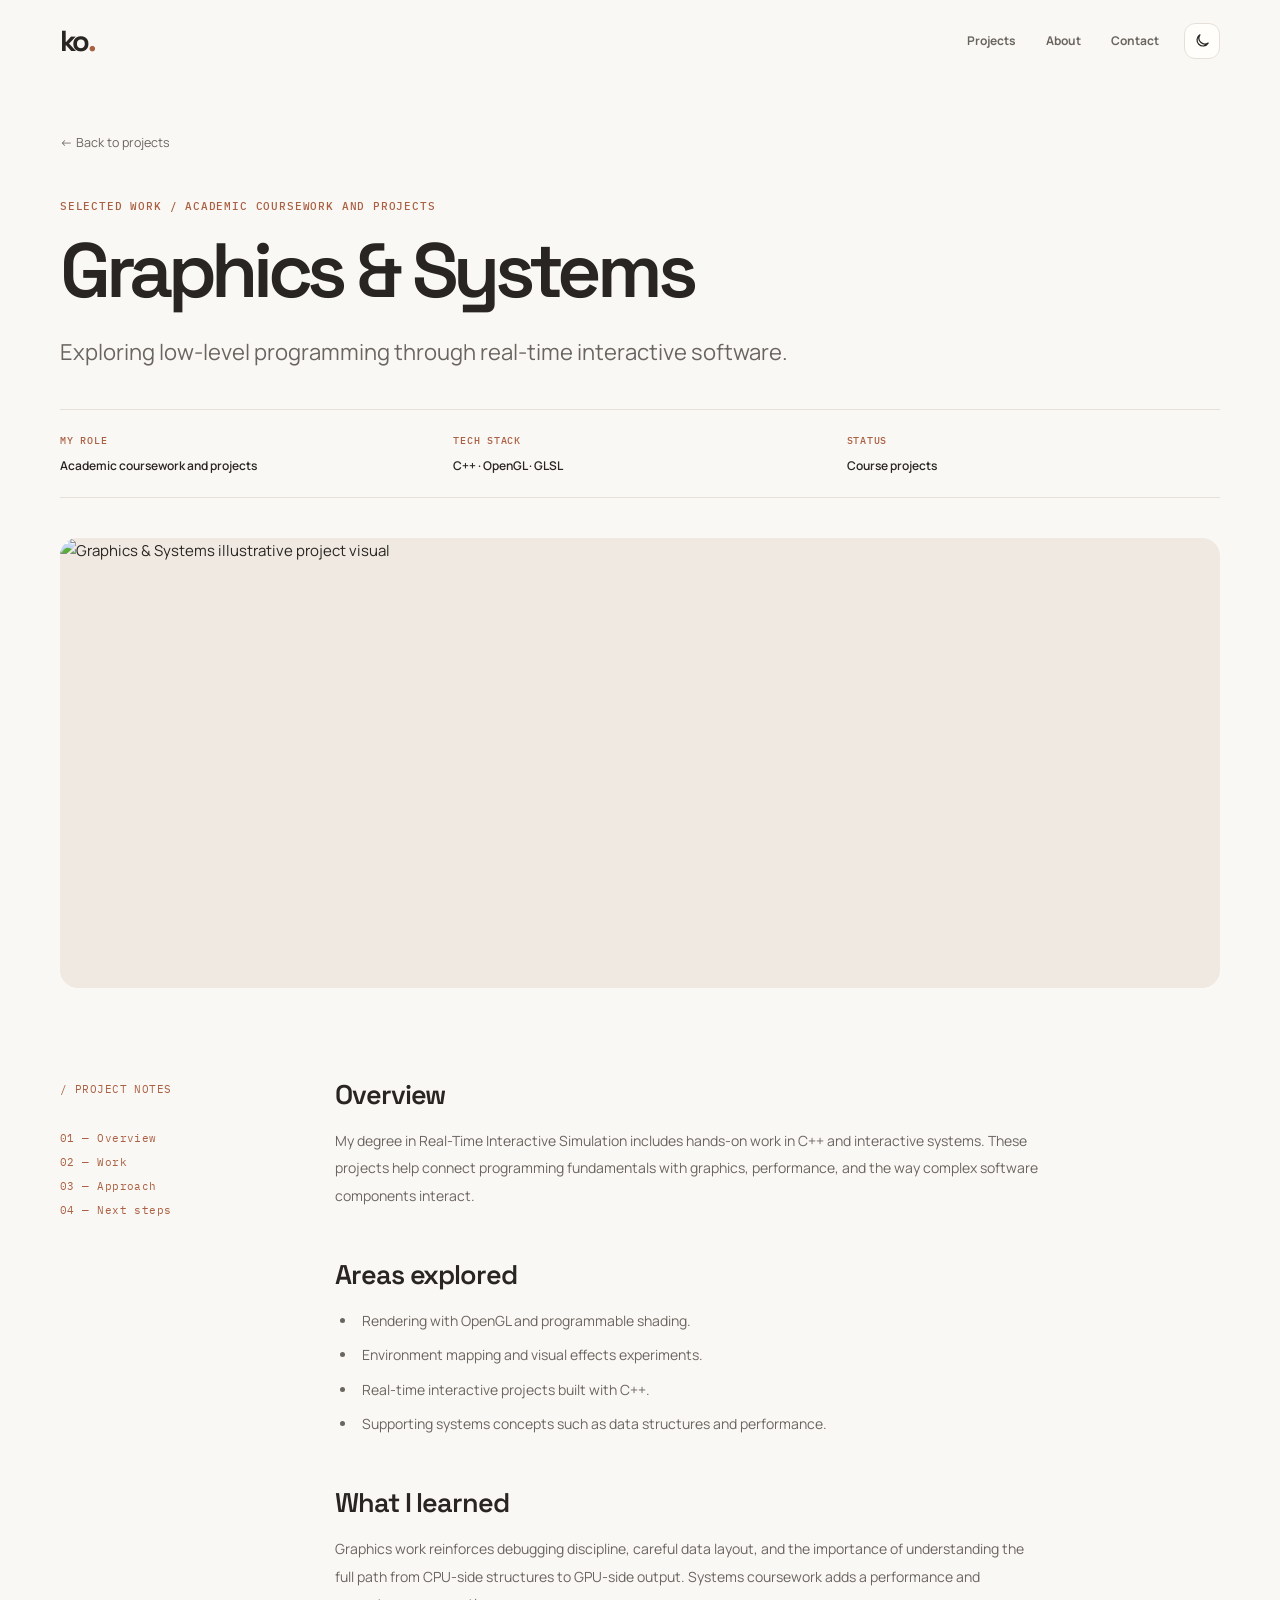
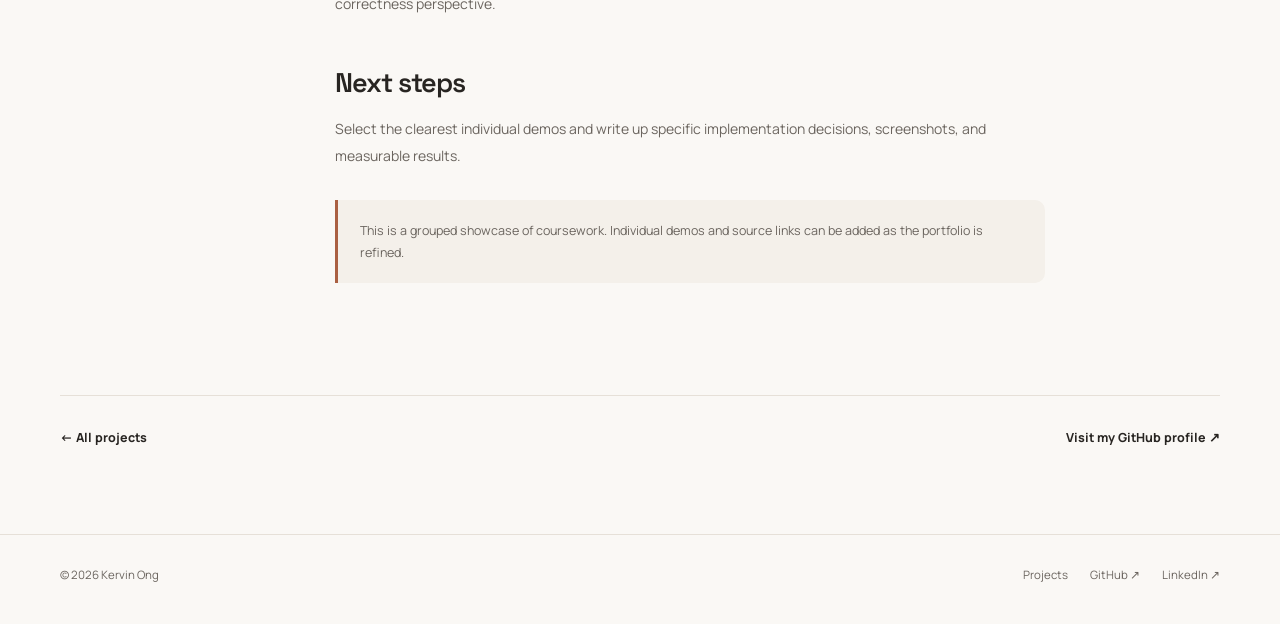
==== projects/graphics-and-systems.html @ 2d65edc3 "update files" ====
<!DOCTYPE html>
<html lang="en"><head><meta charset="utf-8"/><meta content="width=device-width,initial-scale=1" name="viewport"/><meta content="#FAF8F5" name="theme-color"/><meta content="Technical write-up for Graphics &amp; Systems by Kervin Ong." name="description"/><title>Graphics &amp; Systems — Project | Kervin Ong</title><link href="https://fonts.googleapis.com/css2?family=IBM+Plex+Mono:wght@400;500;600&amp;family=Manrope:wght@400;500;600;700&amp;family=Space+Grotesk:wght@400;500;600;700&amp;display=swap" rel="stylesheet"/><link href="../styles.css?v=34" rel="stylesheet"/><script>try{const t=localStorage.getItem('ko-theme');if(t==='dark'||t==='light')document.documentElement.dataset.theme=t;}catch(e){}</script></head><body><a class="skip-link" href="#main">Skip to content</a>
<header class="site-header"><div class="wrap nav"><a aria-label="Kervin Ong homepage" class="logo" href="../index.html">ko<span>.</span></a><div class="nav-right"><nav aria-label="Main navigation" class="nav-links"><a href="../index.html#projects">Projects</a><a href="../index.html#about">About</a><a href="../index.html#contact">Contact</a></nav><div class="nav-actions"><button aria-label="Toggle theme" class="icon-button" data-theme-toggle="" title="Toggle theme" type="button"><svg aria-hidden="true" class="moon" viewbox="0 0 24 24"><path d="M20 15.7A8.5 8.5 0 0 1 8.3 4 8.5 8.5 0 1 0 20 15.7Z"></path></svg><svg aria-hidden="true" class="sun" viewbox="0 0 24 24"><circle cx="12" cy="12" r="4"></circle><path d="M12 2v2m0 16v2M4.93 4.93l1.41 1.41m11.32 11.32 1.41 1.41M2 12h2m16 0h2M4.93 19.07l1.41-1.41M17.66 6.34l1.41-1.41"></path></svg></button></div></div></div></header><main id="main"><div class="wrap"><a class="back-link" href="../index.html#projects">← Back to projects</a><header class="case-hero"><p class="kicker">Selected work / Academic coursework and projects</p><h1>Graphics &amp; Systems</h1><p class="case-lead">Exploring low-level programming through real-time interactive software.</p></header><dl class="case-meta"><div><dt>MY ROLE</dt><dd>Academic coursework and projects</dd></div><div><dt>TECH STACK</dt><dd>C++ · OpenGL · GLSL</dd></div><div><dt>STATUS</dt><dd>Course projects</dd></div></dl><div class="art case-art graphics"><img alt="Graphics &amp; Systems illustrative project visual" src="../assets/graphics.svg"/></div><div class="case-content"><aside><div class="case-toc">/ PROJECT NOTES<br/><br/>01 — Overview<br/>02 — Work<br/>03 — Approach<br/>04 — Next steps</div></aside><div class="case-body"><section><h2>Overview</h2><p>My degree in Real-Time Interactive Simulation includes hands-on work in C++ and interactive systems. These projects help connect programming fundamentals with graphics, performance, and the way complex software components interact.</p></section><section><h2>Areas explored</h2><ul><li>Rendering with OpenGL and programmable shading.</li><li>Environment mapping and visual effects experiments.</li><li>Real-time interactive projects built with C++.</li><li>Supporting systems concepts such as data structures and performance.</li></ul></section><section><h2>What I learned</h2><p>Graphics work reinforces debugging discipline, careful data layout, and the importance of understanding the full path from CPU-side structures to GPU-side output. Systems coursework adds a performance and correctness perspective.</p></section><section><h2>Next steps</h2><p>Select the clearest individual demos and write up specific implementation decisions, screenshots, and measurable results.</p></section><div class="case-note">This is a grouped showcase of coursework. Individual demos and source links can be added as the portfolio is refined.</div></div></div><div class="case-bottom"><a class="text-link" href="../index.html#projects">← All projects</a><a class="text-link" href="https://github.com/kervino" rel="noopener noreferrer" target="_blank">Visit my GitHub profile ↗</a></div></div></main><footer class="site-footer"><div class="wrap footer-inner"><span>© 2026 Kervin Ong</span><div class="footer-links"><a href="../index.html#projects">Projects</a><a href="https://github.com/kervino" rel="noopener noreferrer" target="_blank">GitHub ↗</a><a href="https://www.linkedin.com/in/kervin-ong/" rel="noopener noreferrer" target="_blank">LinkedIn ↗</a></div></div></footer><script defer="" src="../script.js?v=34"></script></body></html>
---- styles.css ----
/* Kervin Ong · Soft Editorial Tech · v3 */
:root {
  color-scheme: light;
  --bg: #FAF8F5;
  --bg-rgb: 250,248,245;
  --surface: #FFFEFB;
  --surface-soft: #F4F0EA;
  --surface-tint: #F0E9E1;
  --ink: #282522;
  --muted: #6B655F;
  --subtle: #887F77;
  --line: #E6E0D8;
  --accent: #AA6042;
  --accent-hover: #914A32;
  --accent-soft: #F6E9E1;
  --button: #302B27;
  --button-text: #FFFFFF;
  --chart-bg: #292725;
  --shadow: 0 18px 44px rgba(61,44,31,.07);
  --shadow-hover: 0 22px 45px rgba(61,44,31,.11);
  --display-font: 'Space Grotesk', 'Trebuchet MS', 'Arial', sans-serif;
  --body-font: 'Manrope', 'Segoe UI', 'Arial', sans-serif;
  --mono-font: 'IBM Plex Mono', 'Cascadia Code', Consolas, monospace;
}
html[data-theme="dark"] {
  color-scheme: dark;
  --bg: #1E1E1D;
  --bg-rgb: 30,30,29;
  --surface: #292826;
  --surface-soft: #302E2C;
  --surface-tint: #37302A;
  --ink: #F4F0EB;
  --muted: #C4BDB5;
  --subtle: #ADA39A;
  --line: #47423D;
  --accent: #E5A07C;
  --accent-hover: #F3B591;
  --accent-soft: #3C2F29;
  --button: #EBC8B6;
  --button-text: #2D2622;
  --chart-bg: #1F1D1C;
  --shadow: 0 18px 44px rgba(0,0,0,.2);
  --shadow-hover: 0 24px 50px rgba(0,0,0,.3);
}
*,*::before,*::after{box-sizing:border-box}
html{scroll-behavior:smooth;scroll-padding-top:110px}
body{margin:0;background:var(--bg);color:var(--ink);font:400 15px/1.75 var(--body-font);-webkit-font-smoothing:antialiased;transition:background-color .28s,color .28s}
a{color:inherit;text-decoration:none}
a,button{ -webkit-tap-highlight-color:transparent }
a:focus-visible,button:focus-visible{outline:3px solid var(--accent);outline-offset:4px}
button{font:inherit;cursor:pointer}
img{max-width:100%}
::selection{background:var(--accent-soft);color:var(--ink)}
.wrap{width:min(1160px,calc(100% - 64px));margin:0 auto}
.mono{font-family:var(--mono-font)}
.skip-link{position:fixed;z-index:1000;top:-100px;left:18px;background:var(--surface);color:var(--ink);padding:10px 16px;border:2px solid var(--accent);border-radius:10px}
.skip-link:focus{top:14px}
/* Navigation */
.site-header{height:82px;position:sticky;top:0;z-index:40;border-bottom:1px solid transparent;background:rgba(var(--bg-rgb),.85);backdrop-filter:blur(18px);-webkit-backdrop-filter:blur(18px);transition:height .25s,border-color .25s,box-shadow .25s}
.site-header.is-scrolled{height:70px;border-bottom-color:var(--line);box-shadow:0 6px 28px rgba(51,43,36,.03)}
.nav{height:100%;display:flex;align-items:center;justify-content:space-between;gap:24px}
.logo{font:700 29px/1 var(--display-font);letter-spacing:-.1em;display:inline-flex;align-items:baseline;gap:1px}
.logo span,.logo em{font-style:normal;color:var(--accent)}
.nav-right{display:flex;align-items:center;gap:25px}
.nav-links{display:flex;align-items:center;gap:30px}
.nav-links a{font-size:12px;font-weight:700;color:var(--muted);transition:color .2s;position:relative}
.nav-links a::after{content:"";position:absolute;left:0;bottom:-8px;width:0;height:2px;background:var(--accent);border-radius:2px;transition:width .22s}
.nav-links a:hover,.nav-links a.is-current{color:var(--ink)}
.nav-links a:hover::after,.nav-links a.is-current::after{width:100%}
.nav-divider{height:19px;border-left:1px solid var(--line)}
.icon-button{width:36px;height:36px;border:1px solid var(--line);background:var(--surface);border-radius:11px;display:grid;place-items:center;color:var(--ink);transition:border-color .2s,background .2s,transform .2s}
.icon-button:hover{border-color:var(--accent);transform:rotate(-10deg)}
.icon-button svg{width:17px;height:17px;fill:none;stroke:currentColor;stroke-width:1.7;stroke-linecap:round;stroke-linejoin:round}
.icon-button .sun,html[data-theme=dark] .icon-button .moon{display:none}
html[data-theme=dark] .icon-button .sun{display:block}
/* Hero */
.hero{display:grid;grid-template-columns:minmax(0,1.08fr) minmax(0,.92fr);gap:clamp(40px,7vw,98px);min-height:650px;align-items:center;padding-top:80px;padding-bottom:96px}
.hero-copy-column{min-width:0}
.eyebrow,.kicker,.little-label,.skill-group-num,.art-label,.card-meta,.case-meta dt,.fact-label{font:500 11px/1.6 var(--mono-font);letter-spacing:.075em}
.eyebrow{display:flex;align-items:center;gap:11px;color:var(--muted);white-space:nowrap}
.eyebrow-separator{color:var(--subtle);opacity:.65}
.availability-dot{width:9px;height:9px;border-radius:50%;background:#B97F55;position:relative;flex-shrink:0;box-shadow:0 0 0 5px rgba(188,118,75,.1)}
.hero h1{font:600 clamp(43px,4.7vw,69px)/1.105 var(--display-font);letter-spacing:-.064em;max-width:670px;margin:27px 0 22px}
.hero h1 .heading-outline{color:var(--accent)}
.hero-copy{max-width:520px;color:var(--muted);font-size:15.5px;line-height:1.95;margin:0}
.hero-ctas{display:flex;align-items:center;gap:23px;flex-wrap:wrap;margin-top:34px}
.button-primary,.button-outline{display:inline-flex;align-items:center;justify-content:center;gap:16px;border-radius:12px;padding:13px 19px;font-weight:750;font-size:12px;line-height:1.5;white-space:nowrap;transition:transform .22s,box-shadow .22s,background .22s,border-color .22s}
.button-primary{color:var(--button-text);background:var(--button);border:1px solid var(--button)}
.button-primary:hover{transform:translateY(-3px);box-shadow:0 12px 25px rgba(92,62,47,.16)}
.button-primary span{font-size:19px;line-height:1}
.text-link{font-size:12.5px;font-weight:750;color:var(--ink);transition:color .18s;display:inline-flex;align-items:center;gap:7px}
.text-link:hover{color:var(--accent)}
.text-link span{transition:transform .2s}.text-link:hover span{transform:translate(2px,-2px)}
.hero-bottom{margin-top:83px;display:flex;align-items:center;gap:15px;color:var(--subtle)}
.hero-bottom .mono{font-size:10px;letter-spacing:.1em}
.down-arrow{display:inline-block;font-size:17px;animation:arrow-nudge 2.7s ease-in-out infinite}
@keyframes arrow-nudge{0%,100%{transform:translateY(-3px)}50%{transform:translateY(3px)}}
/* Interactive art direction: a working-software vignette, not a fake OS. */
.hero-visual{min-height:510px;position:relative;display:flex;align-items:center;justify-content:center;isolation:isolate}
.visual-ambient{position:absolute;z-index:-1;border-radius:50%;pointer-events:none}
.visual-ambient-one{width:410px;height:410px;background:radial-gradient(circle,rgba(210,133,88,.16),rgba(210,133,88,0) 72%);right:-60px;top:-30px;animation:ambient-drift 10s ease-in-out infinite}
.visual-ambient-two{width:280px;height:280px;background:radial-gradient(circle,rgba(217,181,138,.18),transparent 71%);bottom:-30px;left:-70px;animation:ambient-drift 11s ease-in-out infinite reverse}
@keyframes ambient-drift{0%,100%{transform:translate(0,0)}50%{transform:translate(15px,-17px)}}
.workbench{position:relative;width:min(100%,465px);background:var(--surface);border:1px solid var(--line);border-radius:20px;box-shadow:0 29px 65px rgba(72,47,28,.12),0 2px 7px rgba(72,47,28,.05);overflow:hidden;transform:rotate(-1.8deg);transition:transform .5s cubic-bezier(.2,.7,.2,1),box-shadow .4s}
.hero-visual:hover .workbench{transform:rotate(0) translateY(-4px);box-shadow:0 35px 75px rgba(72,47,28,.17)}
.workbench-header{height:53px;padding:0 20px;display:flex;gap:13px;align-items:center;border-bottom:1px solid var(--line);color:var(--subtle);font:500 10px var(--mono-font);letter-spacing:.02em}
.workbench-header svg{margin-left:auto}
.window-dots{display:flex;gap:6px}.window-dots i{width:7px;height:7px;border:1px solid var(--line);border-radius:50%}.window-dots i:first-child{background:#DCA888}.window-dots i:nth-child(2){background:#D7CEB3}.window-dots i:nth-child(3){background:#BFC6B8}
.workbench-body{padding:26px 25px 23px}
.workbench-subtitle{font:600 19px/1.4 var(--display-font);letter-spacing:-.035em;margin:0 0 20px}
.terminal{border-radius:12px;background:#2B2B2A;color:#F6F0E8;overflow:hidden;padding:17px 20px 15px;box-shadow:0 6px 16px rgba(25,20,17,.13)}
.terminal-head{display:flex;justify-content:space-between;gap:14px;align-items:center;font:400 10px var(--mono-font);color:#A9AAA8}
.terminal-status{display:flex;align-items:center;gap:7px;color:#C9B7A9}
.terminal-status i{display:inline-block;width:6px;height:6px;border-radius:50%;background:#DAB087}
.terminal-line{font:500 13px var(--mono-font);margin:25px 0 23px;letter-spacing:-.025em}
.prompt{color:#E6A27C;margin-right:7px}
.cursor-block{width:6px;height:13px;margin-left:7px;background:#EAB18F;display:inline-block;vertical-align:-2px;animation:blink 1.35s steps(1,end) infinite}
@keyframes blink{50%{opacity:0}}
.terminal-stats{display:grid;grid-template-columns:repeat(3,1fr);gap:17px}
.terminal-stats>div>span{display:block;color:#B6ACA5;font:400 10px var(--mono-font);margin-bottom:4px}
.terminal-stats strong{font:600 32px/1.2 var(--display-font);letter-spacing:-.05em}
.meter{height:4px;background:#48413B;border-radius:5px;overflow:hidden;margin-top:11px}
.meter i{display:block;width:var(--meter);height:100%;background:#E4A078;border-radius:5px;transform-origin:left center;animation:meter-grow 1.2s .5s backwards cubic-bezier(.25,.8,.25,1)}
@keyframes meter-grow{from{transform:scaleX(0)}to{transform:scaleX(1)}}
.terminal-stats>div:nth-child(2) .meter i{background:#E0BD91}.terminal-stats>div:nth-child(3) .meter i{background:#A8A6A1}
.terminal-bottom{border-top:1px solid #46413B;margin-top:20px;padding-top:12px;display:flex;justify-content:space-between;gap:10px;font:400 10px var(--mono-font);color:#ABA6A0}
.terminal-done{color:#CFBD9B}
.workbench-footer{display:flex;justify-content:space-between;align-items:center;gap:12px;margin-top:23px;font-size:10.5px;color:var(--muted)}
.workbench-footer>span:first-child{display:flex;align-items:center;gap:8px}
.status-mini{width:7px;height:7px;border-radius:50%;background:#C08A5A}
.workbench-footer .mono{font-size:10px}
.visual-note{position:absolute;z-index:2;padding:10px 14px;border-radius:12px;background:var(--surface);border:1px solid var(--line);box-shadow:var(--shadow);font:700 11px var(--body-font);color:var(--ink);white-space:nowrap}
.visual-note-top{right:-15px;top:28px;transform:rotate(6deg);animation:float-a 6s ease-in-out infinite}.visual-note-bottom{bottom:14px;left:-20px;transform:rotate(-6deg);animation:float-b 6.7s ease-in-out infinite}
.note-star,.sparkle-icon{color:var(--accent);font-size:20px;vertical-align:-3px;margin-right:3px}
@keyframes float-a{0%,100%{transform:translateY(0) rotate(6deg)}50%{transform:translateY(-8px) rotate(4deg)}}@keyframes float-b{0%,100%{transform:translateY(0) rotate(-6deg)}50%{transform:translateY(6px) rotate(-4deg)}}
/* Work */
.intro-divider{display:flex;justify-content:space-between;align-items:center;border-top:1px solid var(--line);padding:16px 0 0;color:var(--subtle);font:500 10px var(--mono-font);letter-spacing:.09em}
.intro-divider span:nth-child(2){color:var(--accent);font-size:20px;margin-right:auto;margin-left:17px}
.section{padding:100px 0 105px}
.projects-section{padding-top:93px}
.section-header{display:flex;justify-content:space-between;align-items:end;gap:28px;margin-bottom:34px}
.kicker{color:var(--accent);margin:0 0 15px;text-transform:uppercase}
.section h2,.about-section h2{font:600 clamp(31px,3.7vw,48px)/1.2 var(--display-font);letter-spacing:-.06em;max-width:660px;margin:0}
.section h2 span,.about-section h2 span{color:var(--accent)}
.section-intro{max-width:510px;color:var(--muted);font-size:14px;margin:14px 0 0;line-height:1.9}
.project-filters{display:flex;flex-wrap:wrap;gap:7px;padding-bottom:4px}
.filter-chip{border:1px solid var(--line);border-radius:10px;background:transparent;color:var(--muted);padding:8px 13px;font:700 11px var(--body-font);transition:background .2s,color .2s,border-color .2s,transform .2s}
.filter-chip:hover{border-color:var(--accent);transform:translateY(-2px)}
.filter-chip.is-active{background:var(--ink);color:var(--bg);border-color:var(--ink)}
.project-grid{display:grid;grid-template-columns:repeat(2,minmax(0,1fr));gap:22px}
.project-card{min-width:0;background:var(--surface);border:1px solid var(--line);border-radius:18px;overflow:hidden;box-shadow:0 3px 10px rgba(51,43,35,.025);transition:border-color .25s,box-shadow .35s,transform .35s cubic-bezier(.22,.7,.25,1)}
.project-card.is-filtered-out{display:none}
.project-card:hover,.project-card:focus-within{border-color:color-mix(in srgb,var(--accent) 43%,var(--line));box-shadow:var(--shadow-hover);transform:translateY(-5px)}
.project-card a.stretch{display:block;height:100%}
.project-card.featured{grid-column:span 2}
.project-card.featured .stretch{display:grid;grid-template-columns:1.04fr .96fr;align-items:stretch}
.project-card.featured .art{order:2;min-height:365px}
.project-card.featured .project-details{display:flex;flex-direction:column;justify-content:center;padding:45px 42px}
.project-card:last-child{grid-column:span 2}
.project-card:last-child .stretch{display:grid;grid-template-columns:1.03fr .97fr}
.project-card:last-child .art{order:2;min-height:310px}
.project-card:last-child .project-details{display:flex;flex-direction:column;justify-content:center;padding:39px}
.project-card .art{position:relative;overflow:hidden;min-height:255px;display:grid;place-items:center;background:var(--surface-tint)}
.project-card .art img{display:block;width:100%;height:100%;object-fit:cover;transition:transform .65s cubic-bezier(.2,.7,.2,1);filter:saturate(.91)}
.project-card:hover .art img{transform:scale(1.055)}
.project-card .art.netlens{background:#292725}.project-card .art.wayforge{background:#ECE6DD}.project-card .art.security{background:#F2E8DC}.project-card .art.graphics{background:#F0E5DA}
.art-label{position:absolute;bottom:14px;left:16px;background:rgba(255,253,248,.94);backdrop-filter:blur(8px);padding:6px 9px;border-radius:6px;color:#5B514A;letter-spacing:.035em;font-size:9px}
.project-details{padding:29px 29px 27px}
.card-meta{display:flex;gap:9px;align-items:center;flex-wrap:wrap;color:var(--subtle);font-size:10px;margin-bottom:17px}
.tag{font:400 10px var(--mono-font);letter-spacing:0;background:var(--surface-soft);border:1px solid var(--line);padding:3px 8px;border-radius:7px;color:var(--muted)}
.card-title{font:600 25px/1.18 var(--display-font);letter-spacing:-.055em;display:flex;align-items:center;justify-content:space-between;gap:15px;margin:0 0 12px}
.featured .card-title{font-size:36px}
.title-arrow{font:400 22px/1 var(--body-font);color:var(--accent);opacity:.6;transition:transform .22s,opacity .22s;display:inline-block}
.project-card:hover .title-arrow{transform:translate(3px,-3px);opacity:1}
.card-description{color:var(--muted);font-size:13px;line-height:1.95;margin:0 0 25px;max-width:550px}
.card-footer{display:flex;justify-content:space-between;align-items:center;gap:15px;margin-top:auto;flex-wrap:wrap}
.stack{display:flex;flex-wrap:wrap;gap:6px}.stack span{font:600 10px var(--body-font);color:var(--muted);padding:5px 9px;border-radius:7px;background:var(--surface-soft)}
.card-view{color:var(--accent);font:700 11px var(--body-font);white-space:nowrap;display:flex;gap:7px;align-items:center}
.card-view span{font-size:16px;transition:transform .22s}.project-card:hover .card-view span{transform:translate(2px,-2px)}
.no-results{margin:30px 0;color:var(--muted)}
/* About and toolbox */
.about-section{background:var(--surface-soft);padding:105px 0;border-top:1px solid var(--line);border-bottom:1px solid var(--line)}
.about-grid{display:grid;grid-template-columns:1fr .86fr;gap:100px;align-items:start}
.about-copy{font-size:14px;line-height:2;color:var(--muted);max-width:600px;margin-top:26px}.about-copy p{margin:0 0 16px}
.about-side{padding:10px 0 0}
.little-label{color:var(--accent);font-size:10px;margin-bottom:13px}
.interest-row{display:grid;grid-template-columns:33px 1fr 22px;gap:10px;align-items:center;padding:22px 0;border-bottom:1px solid var(--line)}
.interest-row>span:first-child{font:500 11px var(--mono-font);color:var(--accent)}
.interest-row strong{font:600 17px var(--display-font);letter-spacing:-.03em}
.interest-row p{color:var(--muted);font-size:11.5px;margin:2px 0 0}
.interest-row>span:last-child{color:var(--subtle)}
.about-footnote{display:flex;gap:14px;align-items:flex-start;padding:27px 0 0;color:var(--muted);max-width:320px;font-size:12px}
.about-footnote p{margin:0}.asterisk{color:var(--accent);font-size:29px;line-height:1}
.skills-section{padding-top:101px;padding-bottom:105px}
.skills-grid{display:grid;grid-template-columns:repeat(3,1fr);border:1px solid var(--line);border-radius:16px;overflow:hidden;background:var(--surface)}
.skill-group{padding:28px 30px;min-height:175px;border-right:1px solid var(--line)}.skill-group:last-child{border-right:0}
.skill-group-num{color:var(--accent);font-size:11px}
.skill-group h3{font:600 18px var(--display-font);letter-spacing:-.04em;margin:17px 0 10px}
.skill-group p{font-size:12.5px;color:var(--muted);line-height:1.85;margin:0}
/* Contact & footer */
.contact-section{position:relative;overflow:hidden;display:flex;gap:60px;justify-content:space-between;align-items:center;padding:48px 56px;background:var(--surface-tint);border:1px solid var(--line);border-radius:20px;margin:0 0 100px}
.contact-section h2{font:600 clamp(30px,3.2vw,43px)/1.22 var(--display-font);letter-spacing:-.055em;max-width:620px;margin:0 0 14px}.contact-section h2 span{color:var(--accent)}
.contact-section p:not(.kicker){font-size:13px;color:var(--muted);max-width:590px;margin:0;line-height:1.9}
.contact-actions{display:flex;gap:11px;align-items:center;flex-wrap:wrap;z-index:1;justify-content:flex-end;flex-shrink:0}
.button-outline{border:1px solid var(--line);background:var(--surface);color:var(--ink)}.button-outline:hover{transform:translateY(-3px);border-color:var(--accent)}
.contact-decoration{position:absolute;right:12%;bottom:-56px;font-size:200px;line-height:1;color:var(--accent);opacity:.08;pointer-events:none}
.site-footer{border-top:1px solid var(--line);padding:30px 0 39px}
.footer-inner{display:flex;align-items:center;justify-content:space-between;gap:18px;font-size:11.5px;color:var(--muted)}
.foot-dot{color:var(--accent);margin:0 4px}
.footer-links{display:flex;flex-wrap:wrap;gap:22px}.footer-links a{transition:color .2s}.footer-links a:hover{color:var(--accent)}
/* Project case studies: preserve detailed writing, restyle to match v3 */
.back-link{display:inline-flex;gap:9px;align-items:center;color:var(--muted);font-size:12.5px;margin:50px 0 44px;transition:color .2s,transform .2s}.back-link:hover{color:var(--accent);transform:translateX(-3px)}
.case-hero{max-width:900px;margin-bottom:38px}
.case-hero h1{font:600 clamp(48px,6vw,78px)/1.06 var(--display-font);letter-spacing:-.07em;margin:14px 0 17px}
.case-lead{font:400 clamp(17px,2vw,22px)/1.65 var(--body-font);color:var(--muted);max-width:760px}
.case-meta{display:grid;grid-template-columns:repeat(3,1fr);gap:20px;margin:39px 0;border-top:1px solid var(--line);border-bottom:1px solid var(--line);padding:23px 0}
.case-meta dt{color:var(--accent);margin-bottom:8px;font-size:10px}.case-meta dd{font:600 12px var(--body-font);margin:0}
.case-art{height:min(450px,50vw);min-height:275px;border-radius:18px;overflow:hidden;margin:40px 0 89px;background:var(--surface-tint)}
.case-art img{width:100%;height:100%;object-fit:cover;display:block}
.case-content{display:grid;grid-template-columns:195px 1fr;gap:80px;margin-bottom:112px}
.case-toc{position:sticky;top:119px;font:400 11px/2.2 var(--mono-font);color:var(--accent);letter-spacing:.04em}
.case-body{max-width:710px}
.case-body h2{font:600 27px var(--display-font);letter-spacing:-.04em;margin:0 0 15px}
.case-body p,.case-body li{color:var(--muted);line-height:1.95;font-size:14px}
.case-body p{margin:0 0 18px}.case-body section+section{margin-top:48px}
.case-body ul{padding-left:22px;margin:0}.case-body li{padding-left:5px;margin-bottom:7px}
.case-note{background:var(--surface-soft);border-left:3px solid var(--accent);padding:20px 22px;border-radius:0 10px 10px 0;color:var(--muted);font-size:12.5px;margin-top:30px}
.case-bottom{border-top:1px solid var(--line);padding:31px 0 85px;display:flex;justify-content:space-between;gap:20px;align-items:center}
/* Progressive enhancement. If JS fails, all content remains readable. */
.js-ready .reveal:not(.is-visible){opacity:0;transform:translateY(19px)}
.reveal{transition:opacity .65s ease,transform .65s cubic-bezier(.19,.65,.2,1);transition-delay:var(--reveal-delay,0s)}
.reveal.is-visible{opacity:1;transform:translateY(0)}
/* Responsive */
@media(max-width:1050px){.hero{gap:35px;min-height:610px}.hero h1{font-size:clamp(43px,5.1vw,60px)}.visual-note-top{right:0}.visual-note-bottom{left:0}.about-grid{gap:55px}.contact-section{padding:41px;gap:25px}}
@media(max-width:820px){.wrap{width:min(100% - 44px,1160px)}.hero{grid-template-columns:1fr;gap:12px;padding-top:76px;padding-bottom:75px}.hero-copy-column{max-width:650px}.hero h1{font-size:clamp(46px,8vw,67px)}.hero-bottom{margin-top:45px}.hero-visual{max-width:540px;width:100%;min-height:465px;justify-self:center;margin-top:20px}.section{padding:80px 0}.section-header{align-items:start;flex-direction:column}.project-card.featured .project-details{padding:31px}.about-grid{grid-template-columns:1fr;gap:37px}.about-side{max-width:650px}.about-section{padding:80px 0}.contact-section{flex-direction:column;align-items:flex-start}.contact-actions{justify-content:flex-start}.case-content{grid-template-columns:140px 1fr;gap:25px}}
@media(max-width:620px){.wrap{width:min(100% - 36px,1160px)}.site-header{height:68px}.site-header.is-scrolled{height:65px}.nav-right{gap:16px}.nav-links{gap:16px}.nav-links a{font-size:11px}.nav-divider{display:none}.logo{font-size:26px}.hero{padding-top:61px;padding-bottom:65px}.hero h1{font-size:clamp(41px,10.5vw,58px);letter-spacing:-.062em}.hero-copy{font-size:14px}.hero-ctas{gap:17px}.hero-visual{min-height:405px;margin-top:8px}.workbench{max-width:385px}.workbench-body{padding:20px 18px 18px}.workbench-subtitle{font-size:17px}.terminal{padding:14px 14px 13px}.terminal-stats{gap:10px}.terminal-stats strong{font-size:28px}.visual-note{font-size:10px;padding:7px 10px}.visual-note-top{top:8px}.visual-note-bottom{bottom:10px}.section h2,.about-section h2{font-size:clamp(30px,7.6vw,42px)}.project-grid{grid-template-columns:1fr;gap:16px}.project-card.featured,.project-card:last-child{grid-column:span 1}.project-card.featured .stretch,.project-card:last-child .stretch{display:block}.project-card.featured .art,.project-card:last-child .art{order:0;min-height:215px}.project-card .art{min-height:215px}.project-card.featured .project-details,.project-card:last-child .project-details,.project-details{padding:24px}.featured .card-title{font-size:27px}.card-title{font-size:23px}.card-description{font-size:12.5px}.card-footer{gap:10px}.about-section{padding:69px 0}.skills-grid{grid-template-columns:1fr}.skill-group{min-height:0;border-right:none;border-bottom:1px solid var(--line);padding:24px}.skill-group:last-child{border-bottom:0}.skill-group h3{margin-top:7px}.contact-section{padding:31px 24px;margin-bottom:75px}.contact-section h2{font-size:34px}.footer-inner{flex-direction:column;align-items:flex-start}.footer-links{gap:15px}.case-hero h1{font-size:52px}.case-meta{grid-template-columns:1fr 1fr}.case-content{grid-template-columns:1fr;gap:15px;margin-bottom:80px}.case-toc{position:static}.case-art{margin-bottom:52px}.case-bottom{padding-bottom:66px}}
@media(max-width:380px){.nav-links a:nth-child(2){display:none}.nav-links{gap:14px}.eyebrow{font-size:9px;gap:8px}.hero h1{font-size:39px}.hero-ctas{gap:12px}.text-link{font-size:11px}.visual-note-top{right:-3px}.visual-note-bottom{left:-5px}.terminal-head{font-size:8px}.terminal-stats strong{font-size:25px}.case-meta{grid-template-columns:1fr}}
@media(prefers-reduced-motion:reduce){html{scroll-behavior:auto}*,*::before,*::after{animation-duration:.01ms!important;transition-duration:.01ms!important;transition-delay:0s!important}.js-ready .reveal:not(.is-visible){opacity:1;transform:none}.reveal{opacity:1!important;transform:none!important}}


/* V3.2 — subtle cursor-responsive warm light and spreading ripples.
   Restricted to the hero visual and project artwork, never text or the page cursor. */
:root{--reactive-halo:rgba(176,101,67,.065);--reactive-ring:rgba(170,96,66,.48)}
html[data-theme="dark"]{--reactive-halo:rgba(238,166,131,.055);--reactive-ring:rgba(245,180,146,.39)}
.reactive-surface{--spot-x:50%;--spot-y:50%;position:relative;isolation:isolate}
.reactive-surface::after{
  content:"";position:absolute;inset:0;pointer-events:none;
  z-index:2;background:radial-gradient(135px circle at var(--spot-x) var(--spot-y),var(--reactive-halo) 0%,transparent 77%);
  opacity:0;transition:opacity .35s ease;
}
.reactive-surface.is-pointer-active::after{opacity:1}
.hover-ripple{
  position:absolute;left:var(--ripple-x);top:var(--ripple-y);
  width:var(--ripple-size,175px);height:var(--ripple-size,175px);
  border:1px solid var(--reactive-ring);border-radius:50%;pointer-events:none;
  z-index:2;opacity:0;transform:translate(-50%,-50%) scale(.15);
  animation:hover-wave .94s cubic-bezier(.19,.65,.23,1) forwards;
}
@keyframes hover-wave{
  0%{opacity:0;transform:translate(-50%,-50%) scale(.15)}
  17%{opacity:.66}
  100%{opacity:0;transform:translate(-50%,-50%) scale(1)}
}
/* Hero waves live behind the content instead of washing out the text. */
.hero-visual.reactive-surface::after{z-index:0;background:radial-gradient(175px circle at var(--spot-x) var(--spot-y),var(--reactive-halo),transparent 77%)}
.hero-visual .hover-ripple{z-index:0;--ripple-size:310px}
.hero-visual .workbench,.hero-visual .visual-note{z-index:1}
/* Keep project-art labels crisp and clickable. */
.project-card .art.reactive-surface .art-label{z-index:3}
@media (hover:none),(pointer:coarse){.reactive-surface::after{display:none}}
@media(prefers-reduced-motion:reduce){.reactive-surface::after,.hover-ripple{display:none!important}}

/* Keep decorative ambient glows from creating mobile horizontal scrolling. */
@media(max-width:620px){.hero-visual{overflow:clip}}
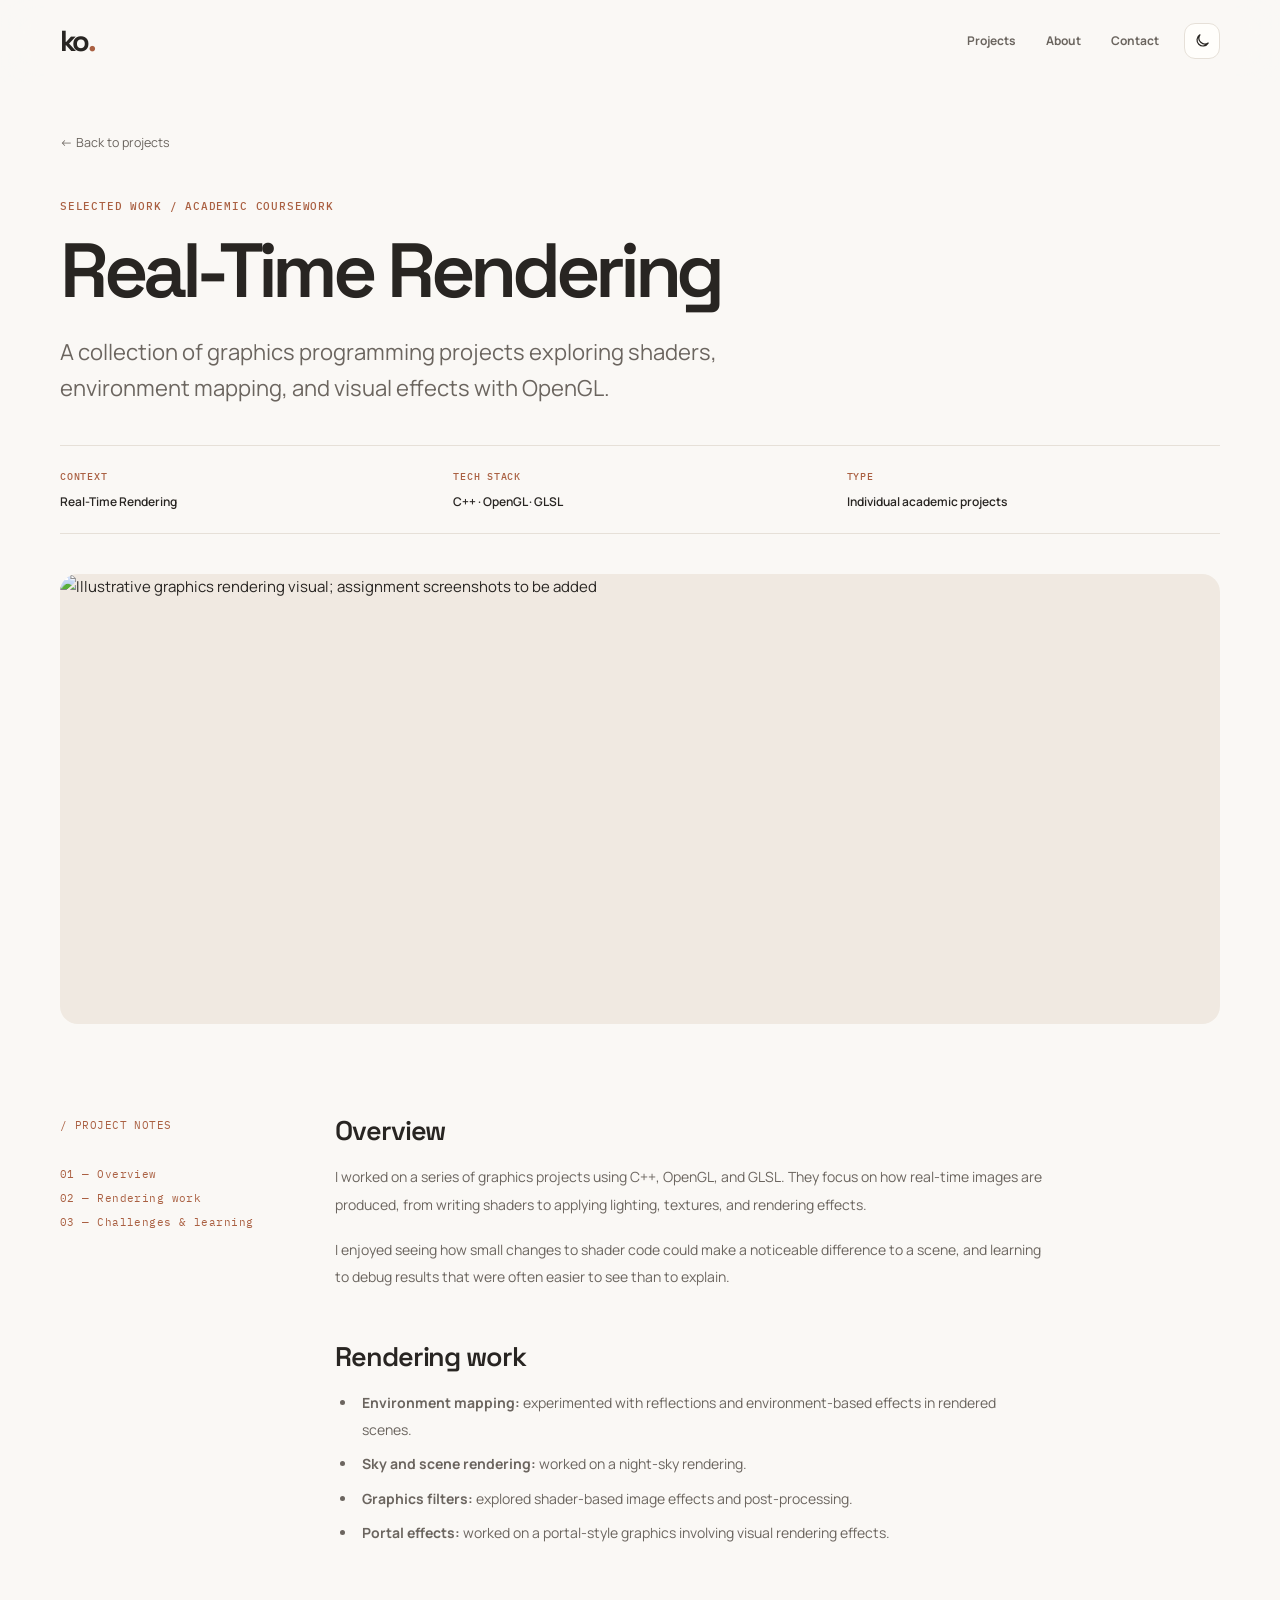
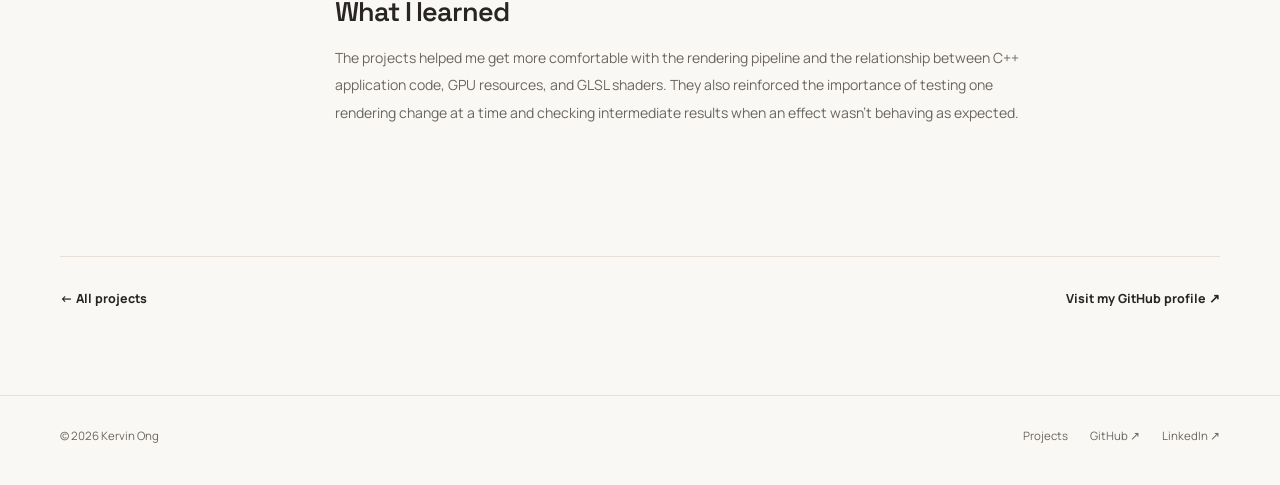
==== commit b55c1ff4: "cleanup and updates" ====
--- a/projects/graphics-and-systems.html
+++ b/projects/graphics-and-systems.html
@@ -1,3 +1,98 @@
 <!DOCTYPE html>
-<html lang="en"><head><meta charset="utf-8"/><meta content="width=device-width,initial-scale=1" name="viewport"/><meta content="#FAF8F5" name="theme-color"/><meta content="Technical write-up for Graphics &amp; Systems by Kervin Ong." name="description"/><title>Graphics &amp; Systems — Project | Kervin Ong</title><link href="https://fonts.googleapis.com/css2?family=IBM+Plex+Mono:wght@400;500;600&amp;family=Manrope:wght@400;500;600;700&amp;family=Space+Grotesk:wght@400;500;600;700&amp;display=swap" rel="stylesheet"/><link href="../styles.css?v=34" rel="stylesheet"/><script>try{const t=localStorage.getItem('ko-theme');if(t==='dark'||t==='light')document.documentElement.dataset.theme=t;}catch(e){}</script></head><body><a class="skip-link" href="#main">Skip to content</a>
-<header class="site-header"><div class="wrap nav"><a aria-label="Kervin Ong homepage" class="logo" href="../index.html">ko<span>.</span></a><div class="nav-right"><nav aria-label="Main navigation" class="nav-links"><a href="../index.html#projects">Projects</a><a href="../index.html#about">About</a><a href="../index.html#contact">Contact</a></nav><div class="nav-actions"><button aria-label="Toggle theme" class="icon-button" data-theme-toggle="" title="Toggle theme" type="button"><svg aria-hidden="true" class="moon" viewbox="0 0 24 24"><path d="M20 15.7A8.5 8.5 0 0 1 8.3 4 8.5 8.5 0 1 0 20 15.7Z"></path></svg><svg aria-hidden="true" class="sun" viewbox="0 0 24 24"><circle cx="12" cy="12" r="4"></circle><path d="M12 2v2m0 16v2M4.93 4.93l1.41 1.41m11.32 11.32 1.41 1.41M2 12h2m16 0h2M4.93 19.07l1.41-1.41M17.66 6.34l1.41-1.41"></path></svg></button></div></div></div></header><main id="main"><div class="wrap"><a class="back-link" href="../index.html#projects">← Back to projects</a><header class="case-hero"><p class="kicker">Selected work / Academic coursework and projects</p><h1>Graphics &amp; Systems</h1><p class="case-lead">Exploring low-level programming through real-time interactive software.</p></header><dl class="case-meta"><div><dt>MY ROLE</dt><dd>Academic coursework and projects</dd></div><div><dt>TECH STACK</dt><dd>C++ · OpenGL · GLSL</dd></div><div><dt>STATUS</dt><dd>Course projects</dd></div></dl><div class="art case-art graphics"><img alt="Graphics &amp; Systems illustrative project visual" src="../assets/graphics.svg"/></div><div class="case-content"><aside><div class="case-toc">/ PROJECT NOTES<br/><br/>01 — Overview<br/>02 — Work<br/>03 — Approach<br/>04 — Next steps</div></aside><div class="case-body"><section><h2>Overview</h2><p>My degree in Real-Time Interactive Simulation includes hands-on work in C++ and interactive systems. These projects help connect programming fundamentals with graphics, performance, and the way complex software components interact.</p></section><section><h2>Areas explored</h2><ul><li>Rendering with OpenGL and programmable shading.</li><li>Environment mapping and visual effects experiments.</li><li>Real-time interactive projects built with C++.</li><li>Supporting systems concepts such as data structures and performance.</li></ul></section><section><h2>What I learned</h2><p>Graphics work reinforces debugging discipline, careful data layout, and the importance of understanding the full path from CPU-side structures to GPU-side output. Systems coursework adds a performance and correctness perspective.</p></section><section><h2>Next steps</h2><p>Select the clearest individual demos and write up specific implementation decisions, screenshots, and measurable results.</p></section><div class="case-note">This is a grouped showcase of coursework. Individual demos and source links can be added as the portfolio is refined.</div></div></div><div class="case-bottom"><a class="text-link" href="../index.html#projects">← All projects</a><a class="text-link" href="https://github.com/kervino" rel="noopener noreferrer" target="_blank">Visit my GitHub profile ↗</a></div></div></main><footer class="site-footer"><div class="wrap footer-inner"><span>© 2026 Kervin Ong</span><div class="footer-links"><a href="../index.html#projects">Projects</a><a href="https://github.com/kervino" rel="noopener noreferrer" target="_blank">GitHub ↗</a><a href="https://www.linkedin.com/in/kervin-ong/" rel="noopener noreferrer" target="_blank">LinkedIn ↗</a></div></div></footer><script defer="" src="../script.js?v=34"></script></body></html>+<html lang="en">
+<head>
+  <meta charset="utf-8">
+  <meta name="viewport" content="width=device-width, initial-scale=1">
+  <meta name="theme-color" content="#FAF8F5">
+  <meta name="description" content="Real-Time Rendering coursework by Kervin Ong: OpenGL, GLSL shaders, environment mapping, and visual effects.">
+  <title>Real-Time Rendering — Kervin Ong</title>
+  <link href="https://fonts.googleapis.com/css2?family=IBM+Plex+Mono:wght@400;500;600&amp;family=Manrope:wght@400;500;600;700&amp;family=Space+Grotesk:wght@400;500;600;700&amp;display=swap" rel="stylesheet">
+  <link href="../styles.css?v=34" rel="stylesheet">
+  <script>try { const t = localStorage.getItem('ko-theme'); if (t === 'dark' || t === 'light') document.documentElement.dataset.theme = t; } catch (e) {}</script>
+</head>
+<body>
+  <a class="skip-link" href="#main">Skip to content</a>
+  <header class="site-header">
+    <div class="wrap nav">
+      <a aria-label="Kervin Ong homepage" class="logo" href="../index.html">ko<span>.</span></a>
+      <div class="nav-right">
+        <nav aria-label="Main navigation" class="nav-links">
+          <a href="../index.html#projects">Projects</a>
+          <a href="../index.html#about">About</a>
+          <a href="../index.html#contact">Contact</a>
+        </nav>
+        <div class="nav-actions">
+          <button aria-label="Toggle theme" class="icon-button" data-theme-toggle title="Toggle theme" type="button">
+            <svg aria-hidden="true" class="moon" viewBox="0 0 24 24"><path d="M20 15.7A8.5 8.5 0 0 1 8.3 4 8.5 8.5 0 1 0 20 15.7Z"></path></svg>
+            <svg aria-hidden="true" class="sun" viewBox="0 0 24 24"><circle cx="12" cy="12" r="4"></circle><path d="M12 2v2m0 16v2M4.93 4.93l1.41 1.41m11.32 11.32 1.41 1.41M2 12h2m16 0h2M4.93 19.07l1.41-1.41M17.66 6.34l1.41-1.41"></path></svg>
+          </button>
+        </div>
+      </div>
+    </div>
+  </header>
+
+  <main id="main">
+    <div class="wrap">
+      <a class="back-link" href="../index.html#projects">← Back to projects</a>
+      <header class="case-hero">
+        <p class="kicker">Selected work / Academic coursework</p>
+        <h1>Real-Time Rendering</h1>
+        <p class="case-lead">A collection of graphics programming projects exploring shaders, environment mapping, and visual effects with OpenGL.</p>
+      </header>
+      <dl class="case-meta">
+        <div><dt>CONTEXT</dt><dd>Real-Time Rendering</dd></div>
+        <div><dt>TECH STACK</dt><dd>C++ · OpenGL · GLSL</dd></div>
+        <div><dt>TYPE</dt><dd>Individual academic projects</dd></div>
+      </dl>
+
+      <div class="art case-art graphics">
+        <img alt="Illustrative graphics rendering visual; assignment screenshots to be added" src="../assets/graphics.svg">
+      </div>
+
+      <div class="case-content">
+        <aside>
+          <div class="case-toc">/ PROJECT NOTES<br><br>01 — Overview<br>02 — Rendering work<br>03 — Challenges &amp; learning<br></div>
+        </aside>
+        <div class="case-body">
+          <section>
+            <h2>Overview</h2>
+            <p>I worked on a series of graphics projects using C++, OpenGL, and GLSL. They focus on how real-time images are produced, from writing shaders to applying lighting, textures, and rendering effects.</p>
+            <p>I enjoyed seeing how small changes to shader code could make a noticeable difference to a scene, and learning to debug results that were often easier to see than to explain.</p>
+          </section>
+
+          <section>
+            <h2>Rendering work</h2>
+            <ul>
+              <li><strong>Environment mapping:</strong> experimented with reflections and environment-based effects in rendered scenes.</li>
+              <li><strong>Sky and scene rendering:</strong> worked on a night-sky rendering.</li>
+              <li><strong>Graphics filters:</strong> explored shader-based image effects and post-processing.</li>
+              <li><strong>Portal effects:</strong> worked on a portal-style graphics involving visual rendering effects.</li>
+            </ul>
+        
+          </section>
+
+          <section>
+            <h2>What I learned</h2>
+            <p>The projects helped me get more comfortable with the rendering pipeline and the relationship between C++ application code, GPU resources, and GLSL shaders. They also reinforced the importance of testing one rendering change at a time and checking intermediate results when an effect wasn't behaving as expected.</p>
+          </section>
+
+        </div>
+      </div>
+      <div class="case-bottom">
+        <a class="text-link" href="../index.html#projects">← All projects</a>
+        <a class="text-link" href="https://github.com/kervino" rel="noopener noreferrer" target="_blank">Visit my GitHub profile ↗</a>
+      </div>
+    </div>
+  </main>
+  <footer class="site-footer">
+    <div class="wrap footer-inner"><span>© 2026 Kervin Ong</span>
+      <div class="footer-links">
+        <a href="../index.html#projects">Projects</a>
+        <a href="https://github.com/kervino" rel="noopener noreferrer" target="_blank">GitHub ↗</a>
+        <a href="https://www.linkedin.com/in/kervin-ong/" rel="noopener noreferrer" target="_blank">LinkedIn ↗</a>
+      </div>
+    </div>
+  </footer>
+  <script defer src="../script.js?v=34"></script>
+</body>
+</html>
--- a/styles.css
+++ b/styles.css
@@ -272,3 +272,52 @@
 
 /* Keep decorative ambient glows from creating mobile horizontal scrolling. */
 @media(max-width:620px){.hero-visual{overflow:clip}}
+
+/* Consistent project grid */
+.project-grid {
+  display: grid;
+  grid-template-columns: repeat(2, minmax(0, 1fr));
+  gap: 24px;
+}
+
+.project-grid > .project-card,
+.project-grid > .project-card.featured {
+  grid-column: auto;
+  grid-row: auto;
+  width: 100%;
+}
+
+.project-card .stretch {
+  display: flex;
+  flex-direction: column;
+  height: 100%;
+}
+
+.project-card .art {
+  width: 100%;
+  aspect-ratio: 16 / 10;
+  height: auto;
+}
+
+.project-card .art img {
+  width: 100%;
+  height: 100%;
+  object-fit: cover;
+}
+
+.project-card .project-details {
+  flex: 1;
+  display: flex;
+  flex-direction: column;
+}
+
+.project-card .card-footer {
+  margin-top: auto;
+}
+
+/* Mobile: one column */
+@media (max-width: 700px) {
+  .project-grid {
+    grid-template-columns: 1fr;
+  }
+}
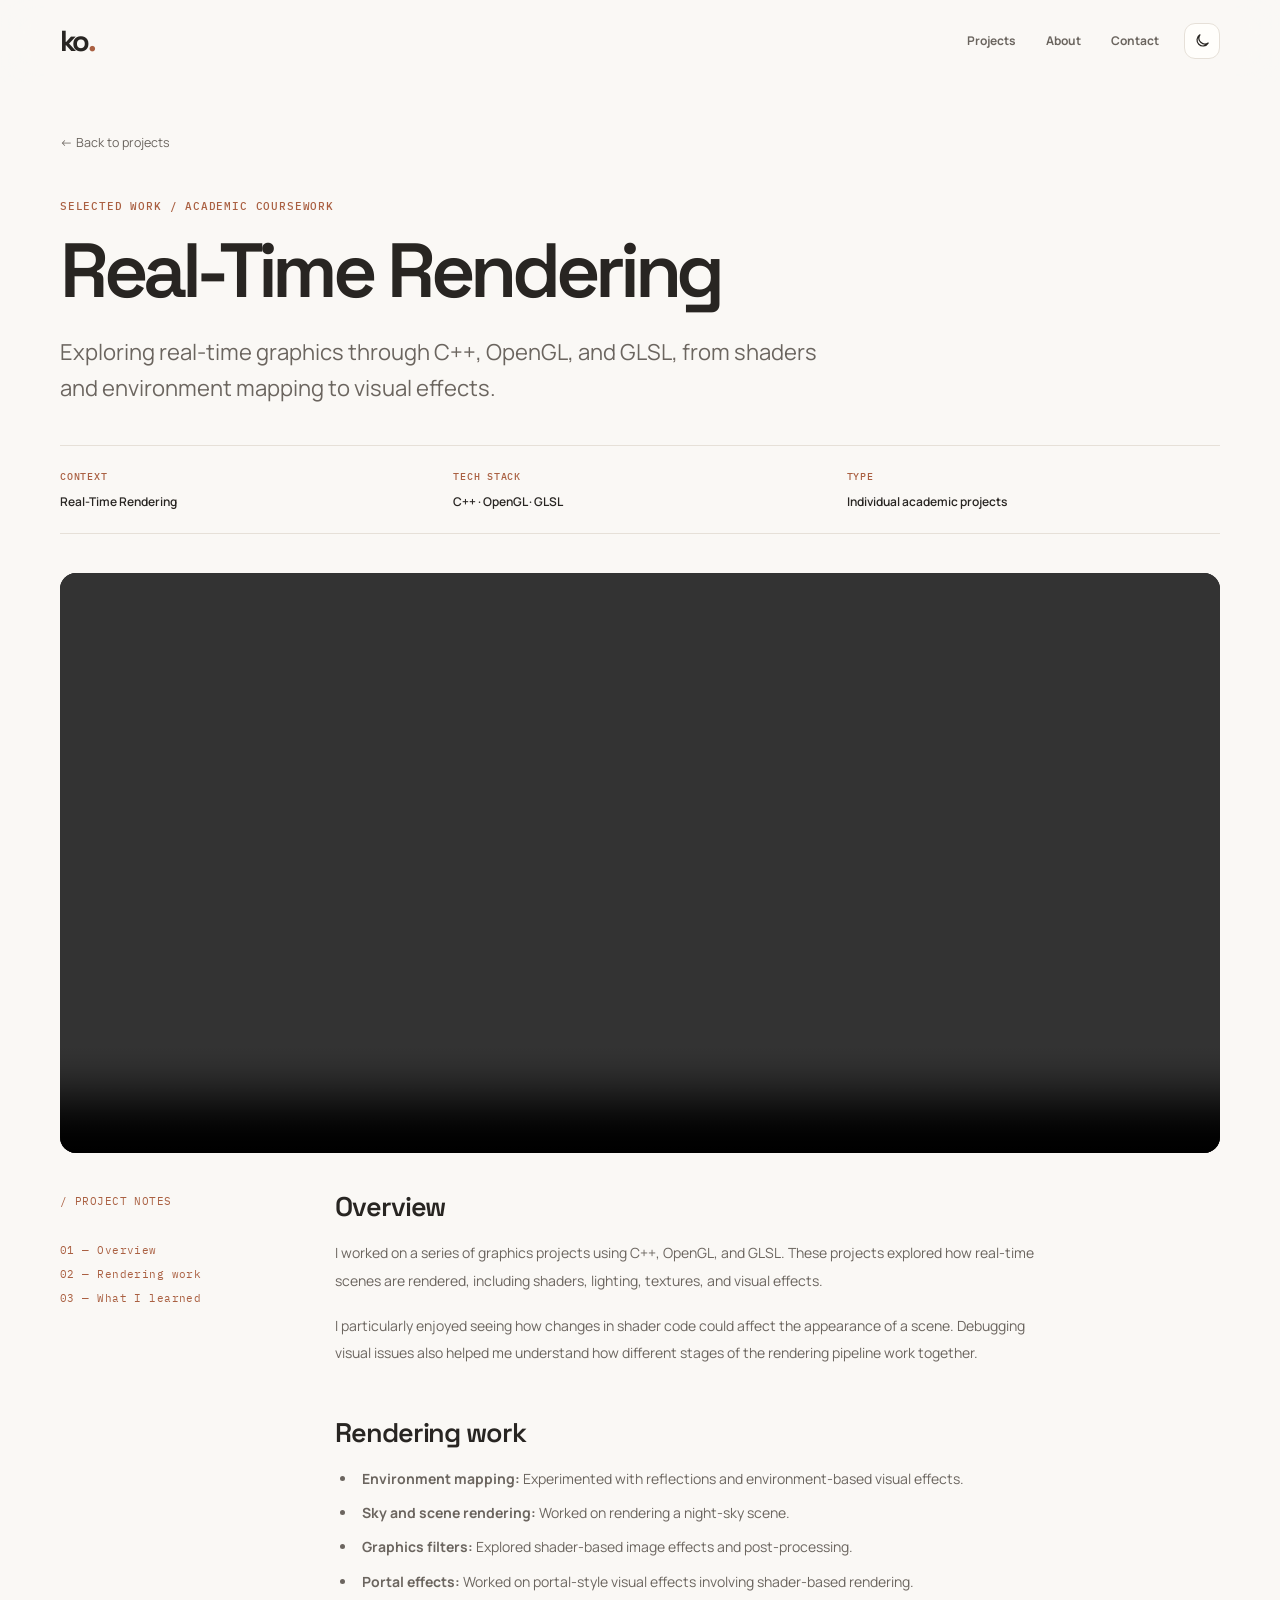
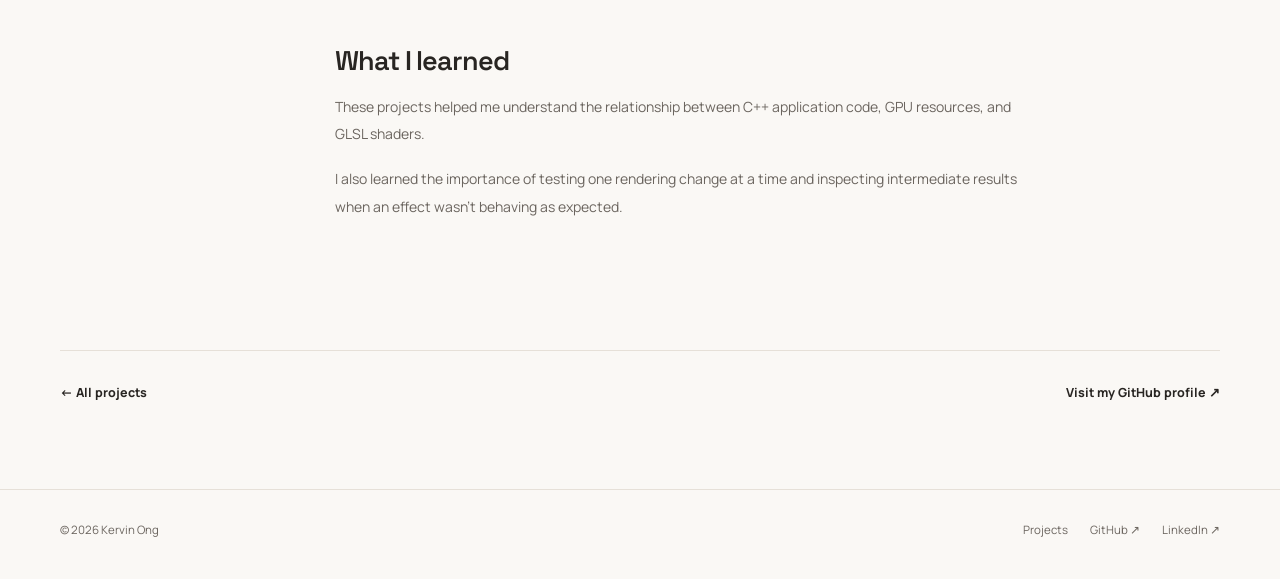
==== commit dd0120bb: "video update" ====
--- a/projects/graphics-and-systems.html
+++ b/projects/graphics-and-systems.html
@@ -1,98 +1,286 @@
+
 <!DOCTYPE html>
 <html lang="en">
 <head>
   <meta charset="utf-8">
   <meta name="viewport" content="width=device-width, initial-scale=1">
   <meta name="theme-color" content="#FAF8F5">
-  <meta name="description" content="Real-Time Rendering coursework by Kervin Ong: OpenGL, GLSL shaders, environment mapping, and visual effects.">
+
+  <meta
+    name="description"
+    content="Real-Time Rendering coursework by Kervin Ong, exploring OpenGL, GLSL shaders, environment mapping, and visual effects."
+  >
+
   <title>Real-Time Rendering — Kervin Ong</title>
-  <link href="https://fonts.googleapis.com/css2?family=IBM+Plex+Mono:wght@400;500;600&amp;family=Manrope:wght@400;500;600;700&amp;family=Space+Grotesk:wght@400;500;600;700&amp;display=swap" rel="stylesheet">
-  <link href="../styles.css?v=34" rel="stylesheet">
-  <script>try { const t = localStorage.getItem('ko-theme'); if (t === 'dark' || t === 'light') document.documentElement.dataset.theme = t; } catch (e) {}</script>
+
+  <!-- Fonts -->
+  <link rel="preconnect" href="https://fonts.googleapis.com">
+  <link rel="preconnect" href="https://fonts.gstatic.com" crossorigin>
+
+  <link
+    href="https://fonts.googleapis.com/css2?family=IBM+Plex+Mono:wght@400;500;600&amp;family=Manrope:wght@400;500;600;700&amp;family=Space+Grotesk:wght@400;500;600;700&amp;display=swap"
+    rel="stylesheet"
+  >
+
+  <!-- Portfolio stylesheet -->
+  <link rel="stylesheet" href="../styles.css?v=34">
+
+  <!-- Video styling -->
+  <style>
+    .project-video {
+      width: 100%;
+      margin: 36px 0;
+      overflow: hidden;
+      border-radius: 16px;
+      background: #171717;
+    }
+
+    .project-video video {
+      display: block;
+      width: 100%;
+      height: auto;
+      max-height: 650px;
+      object-fit: contain;
+    }
+  </style>
+
+  <!-- Restore saved theme -->
+  <script>
+    try {
+      const theme = localStorage.getItem("ko-theme");
+
+      if (theme === "dark" || theme === "light") {
+        document.documentElement.dataset.theme = theme;
+      }
+    } catch (error) {}
+  </script>
 </head>
+
 <body>
   <a class="skip-link" href="#main">Skip to content</a>
+
+  <!-- Navigation -->
   <header class="site-header">
     <div class="wrap nav">
-      <a aria-label="Kervin Ong homepage" class="logo" href="../index.html">ko<span>.</span></a>
+      <a
+        class="logo"
+        href="../index.html"
+        aria-label="Kervin Ong homepage"
+      >
+        ko<span>.</span>
+      </a>
+
       <div class="nav-right">
-        <nav aria-label="Main navigation" class="nav-links">
+        <nav class="nav-links" aria-label="Main navigation">
           <a href="../index.html#projects">Projects</a>
           <a href="../index.html#about">About</a>
           <a href="../index.html#contact">Contact</a>
         </nav>
+
         <div class="nav-actions">
-          <button aria-label="Toggle theme" class="icon-button" data-theme-toggle title="Toggle theme" type="button">
-            <svg aria-hidden="true" class="moon" viewBox="0 0 24 24"><path d="M20 15.7A8.5 8.5 0 0 1 8.3 4 8.5 8.5 0 1 0 20 15.7Z"></path></svg>
-            <svg aria-hidden="true" class="sun" viewBox="0 0 24 24"><circle cx="12" cy="12" r="4"></circle><path d="M12 2v2m0 16v2M4.93 4.93l1.41 1.41m11.32 11.32 1.41 1.41M2 12h2m16 0h2M4.93 19.07l1.41-1.41M17.66 6.34l1.41-1.41"></path></svg>
+          <button
+            class="icon-button"
+            type="button"
+            data-theme-toggle
+            aria-label="Toggle theme"
+            title="Toggle theme"
+          >
+            <svg class="moon" viewBox="0 0 24 24" aria-hidden="true">
+              <path d="M20 15.7A8.5 8.5 0 0 1 8.3 4 8.5 8.5 0 1 0 20 15.7Z"></path>
+            </svg>
+
+            <svg class="sun" viewBox="0 0 24 24" aria-hidden="true">
+              <circle cx="12" cy="12" r="4"></circle>
+              <path d="M12 2v2m0 16v2M4.93 4.93l1.41 1.41m11.32 11.32 1.41 1.41M2 12h2m16 0h2M4.93 19.07l1.41-1.41M17.66 6.34l1.41-1.41"></path>
+            </svg>
           </button>
         </div>
       </div>
     </div>
   </header>
 
+  <!-- Main content -->
   <main id="main">
     <div class="wrap">
-      <a class="back-link" href="../index.html#projects">← Back to projects</a>
+
+      <a class="back-link" href="../index.html#projects">
+        ← Back to projects
+      </a>
+
+      <!-- Project introduction -->
       <header class="case-hero">
-        <p class="kicker">Selected work / Academic coursework</p>
+        <p class="kicker">
+          Selected work / Academic coursework
+        </p>
+
         <h1>Real-Time Rendering</h1>
-        <p class="case-lead">A collection of graphics programming projects exploring shaders, environment mapping, and visual effects with OpenGL.</p>
+
+        <p class="case-lead">
+          Exploring real-time graphics through C++, OpenGL, and GLSL,
+          from shaders and environment mapping to visual effects.
+        </p>
       </header>
+
+      <!-- Project information -->
       <dl class="case-meta">
-        <div><dt>CONTEXT</dt><dd>Real-Time Rendering</dd></div>
-        <div><dt>TECH STACK</dt><dd>C++ · OpenGL · GLSL</dd></div>
-        <div><dt>TYPE</dt><dd>Individual academic projects</dd></div>
+        <div>
+          <dt>CONTEXT</dt>
+          <dd>Real-Time Rendering</dd>
+        </div>
+
+        <div>
+          <dt>TECH STACK</dt>
+          <dd>C++ · OpenGL · GLSL</dd>
+        </div>
+
+        <div>
+          <dt>TYPE</dt>
+          <dd>Individual academic projects</dd>
+        </div>
       </dl>
 
-      <div class="art case-art graphics">
-        <img alt="Illustrative graphics rendering visual; assignment screenshots to be added" src="../assets/graphics.svg">
-      </div>
-
+      <!-- Rendering demonstration -->
+      <div class="project-video">
+        <video
+          controls
+          playsinline
+          preload="metadata"
+          aria-label="Real-Time Rendering demonstration"
+        >
+          <source src="../assets/Graphics.mp4" type="video/mp4">
+          Your browser does not support HTML5 video.
+        </video>
+      </div>
+
+      <!-- Project write-up -->
       <div class="case-content">
+
+        <!-- Sidebar -->
         <aside>
-          <div class="case-toc">/ PROJECT NOTES<br><br>01 — Overview<br>02 — Rendering work<br>03 — Challenges &amp; learning<br></div>
+          <div class="case-toc">
+            / PROJECT NOTES<br><br>
+            01 — Overview<br>
+            02 — Rendering work<br>
+            03 — What I learned
+          </div>
         </aside>
+
+        <!-- Main content -->
         <div class="case-body">
+
           <section>
             <h2>Overview</h2>
-            <p>I worked on a series of graphics projects using C++, OpenGL, and GLSL. They focus on how real-time images are produced, from writing shaders to applying lighting, textures, and rendering effects.</p>
-            <p>I enjoyed seeing how small changes to shader code could make a noticeable difference to a scene, and learning to debug results that were often easier to see than to explain.</p>
+
+            <p>
+              I worked on a series of graphics projects using
+              C++, OpenGL, and GLSL. These projects explored how
+              real-time scenes are rendered, including shaders,
+              lighting, textures, and visual effects.
+            </p>
+
+            <p>
+              I particularly enjoyed seeing how changes in shader
+              code could affect the appearance of a scene.
+              Debugging visual issues also helped me understand
+              how different stages of the rendering pipeline
+              work together.
+            </p>
           </section>
 
           <section>
             <h2>Rendering work</h2>
+
             <ul>
-              <li><strong>Environment mapping:</strong> experimented with reflections and environment-based effects in rendered scenes.</li>
-              <li><strong>Sky and scene rendering:</strong> worked on a night-sky rendering.</li>
-              <li><strong>Graphics filters:</strong> explored shader-based image effects and post-processing.</li>
-              <li><strong>Portal effects:</strong> worked on a portal-style graphics involving visual rendering effects.</li>
+              <li>
+                <strong>Environment mapping:</strong>
+                Experimented with reflections and
+                environment-based visual effects.
+              </li>
+
+              <li>
+                <strong>Sky and scene rendering:</strong>
+                Worked on rendering a night-sky scene.
+              </li>
+
+              <li>
+                <strong>Graphics filters:</strong>
+                Explored shader-based image effects
+                and post-processing.
+              </li>
+
+              <li>
+                <strong>Portal effects:</strong>
+                Worked on portal-style visual effects
+                involving shader-based rendering.
+              </li>
             </ul>
-        
           </section>
 
           <section>
             <h2>What I learned</h2>
-            <p>The projects helped me get more comfortable with the rendering pipeline and the relationship between C++ application code, GPU resources, and GLSL shaders. They also reinforced the importance of testing one rendering change at a time and checking intermediate results when an effect wasn't behaving as expected.</p>
+
+            <p>
+              These projects helped me understand the relationship
+              between C++ application code, GPU resources, and
+              GLSL shaders.
+            </p>
+
+            <p>
+              I also learned the importance of testing one rendering
+              change at a time and inspecting intermediate results
+              when an effect wasn't behaving as expected.
+            </p>
           </section>
 
         </div>
       </div>
+
+      <!-- Bottom navigation -->
       <div class="case-bottom">
-        <a class="text-link" href="../index.html#projects">← All projects</a>
-        <a class="text-link" href="https://github.com/kervino" rel="noopener noreferrer" target="_blank">Visit my GitHub profile ↗</a>
-      </div>
+        <a class="text-link" href="../index.html#projects">
+          ← All projects
+        </a>
+
+        <a
+          class="text-link"
+          href="https://github.com/kervino"
+          target="_blank"
+          rel="noopener noreferrer"
+        >
+          Visit my GitHub profile ↗
+        </a>
+      </div>
+
     </div>
   </main>
+
+  <!-- Footer -->
   <footer class="site-footer">
-    <div class="wrap footer-inner"><span>© 2026 Kervin Ong</span>
+    <div class="wrap footer-inner">
+      <span>© 2026 Kervin Ong</span>
+
       <div class="footer-links">
         <a href="../index.html#projects">Projects</a>
-        <a href="https://github.com/kervino" rel="noopener noreferrer" target="_blank">GitHub ↗</a>
-        <a href="https://www.linkedin.com/in/kervin-ong/" rel="noopener noreferrer" target="_blank">LinkedIn ↗</a>
+
+        <a
+          href="https://github.com/kervino"
+          target="_blank"
+          rel="noopener noreferrer"
+        >
+          GitHub ↗
+        </a>
+
+        <a
+          href="https://www.linkedin.com/in/kervin-ong/"
+          target="_blank"
+          rel="noopener noreferrer"
+        >
+          LinkedIn ↗
+        </a>
       </div>
     </div>
   </footer>
-  <script defer src="../script.js?v=34"></script>
+
+  <script src="../script.js?v=34" defer></script>
 </body>
 </html>
